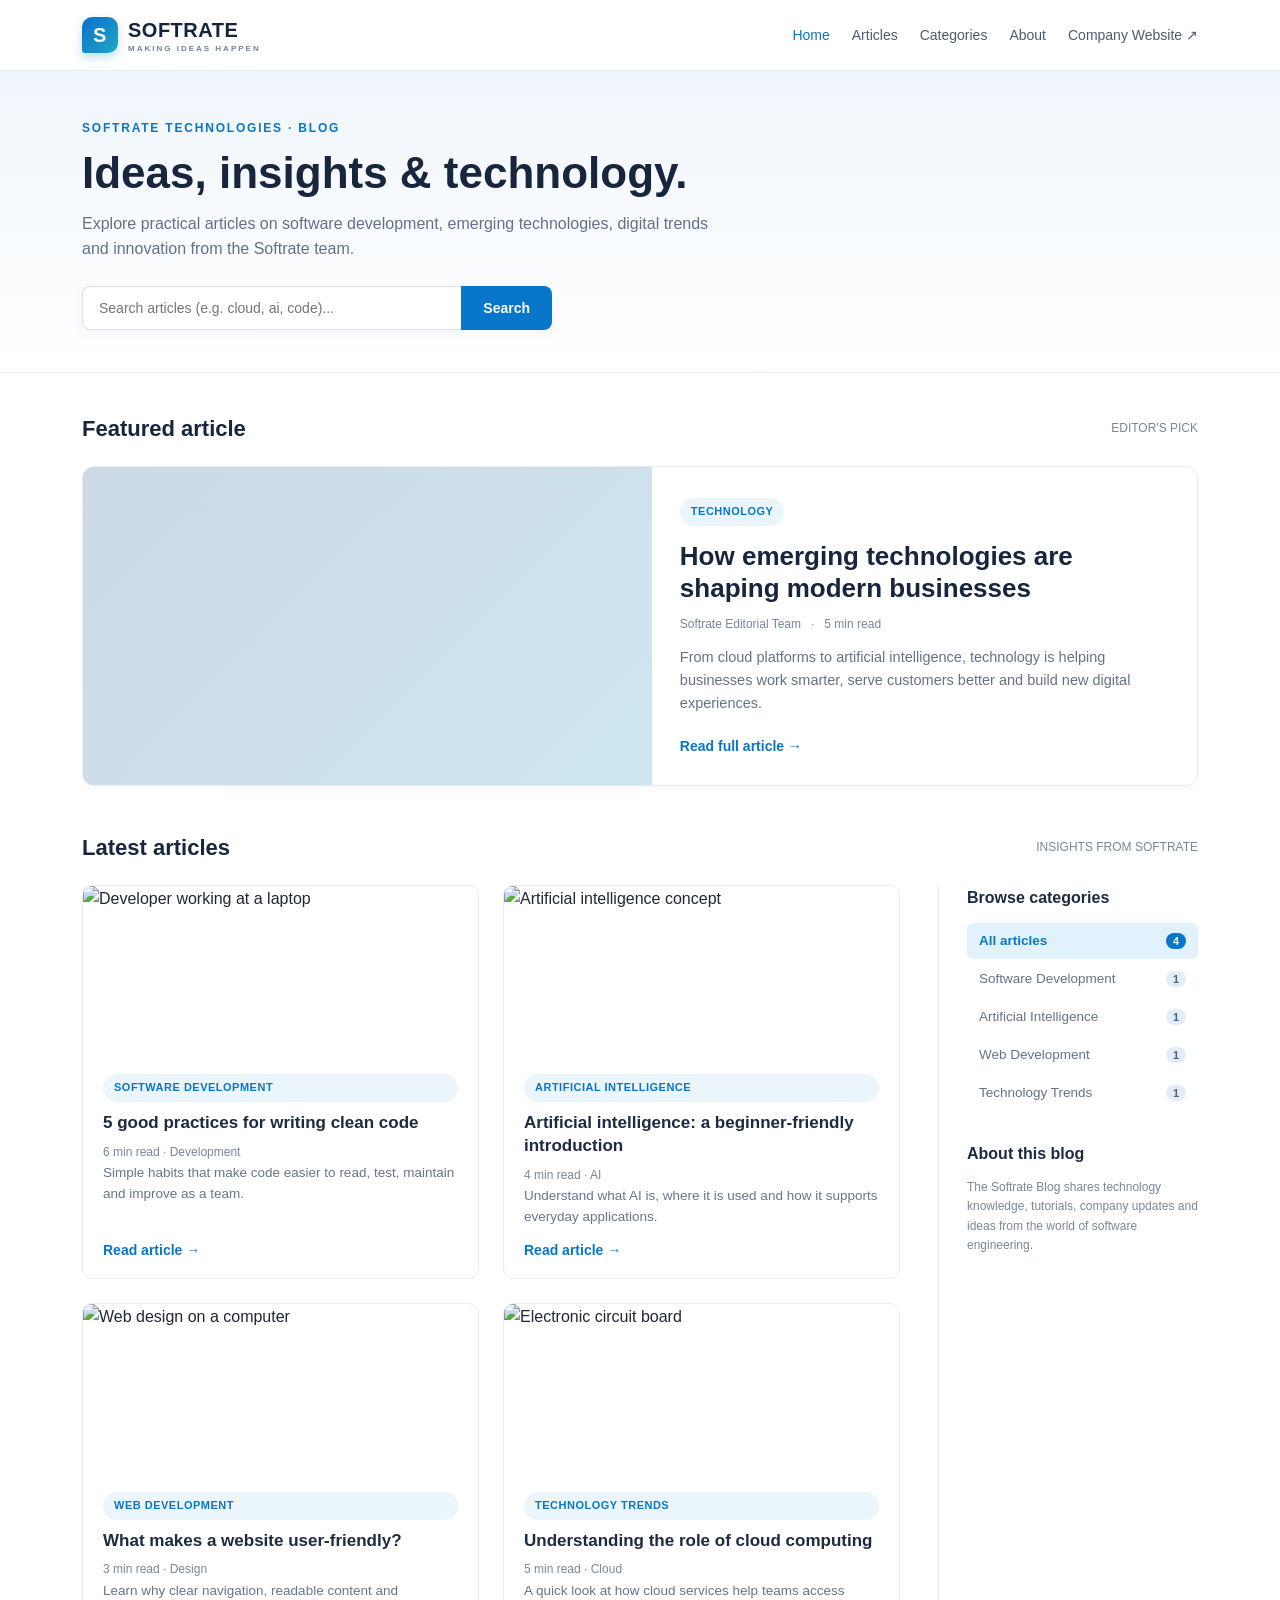
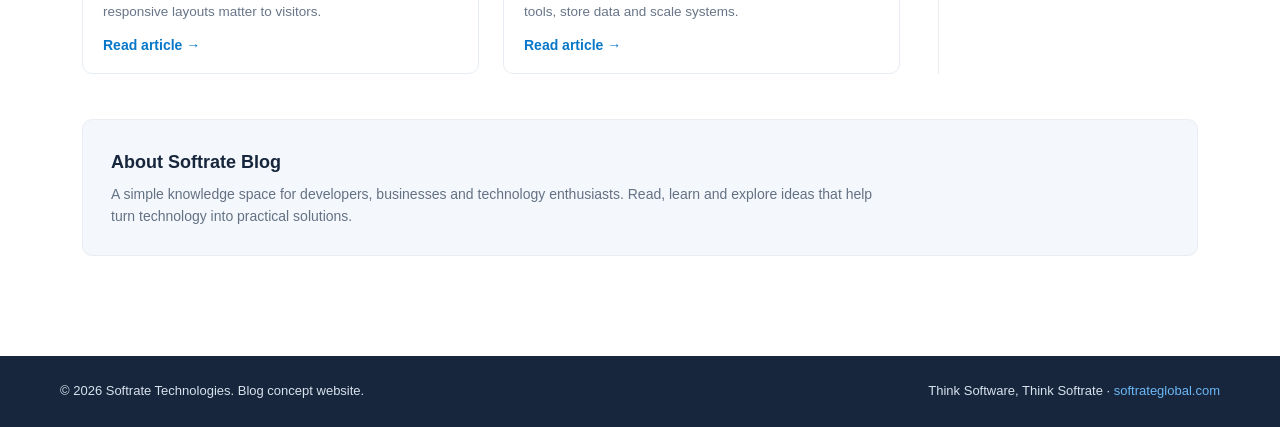
==== index.html @ 5a0761fe "first commit" ====
<!DOCTYPE html>
<html lang="en">
<head>
  <meta charset="UTF-8">
  <meta name="viewport" content="width=device-width, initial-scale=1.0">
  <title>Softrate Blog | Technology & Innovation</title>
  <link rel="stylesheet" href="style.css">
</head>
<body>
  <!-- Header -->
  <header class="topbar">
    <div class="nav">
      <a class="brand" href="#">
        <div class="brand-mark">S</div>
        <div>
          <span>SOFTRATE</span>
          <small>MAKING IDEAS HAPPEN</small>
        </div>
      </a>
      <nav class="nav-links">
        <a class="active" href="#">Home</a>
        <a href="#articles">Articles</a>
        <a href="#categories">Categories</a>
        <a href="#about">About</a>
        <a href="https://softrateglobal.com/" target="_blank">Company Website ↗</a>
      </nav>
    </div>
  </header>

  <!-- Hero Section -->
  <section class="hero">
    <div class="hero-inner">
      <div class="eyebrow">Softrate Technologies · Blog</div>
      <h1>Ideas, insights &amp; technology.</h1>
      <p>Explore practical articles on software development, emerging technologies, digital trends and innovation from the Softrate team.</p>
      <div class="search-wrap">
        <input id="searchInput" type="text" placeholder="Search articles (e.g. cloud, ai, code)...">
        <button id="searchBtn">Search</button>
      </div>
    </div>
  </section>

  <!-- Main Content -->
  <main class="container">
    <div class="section-heading">
      <h2>Featured article</h2>
      <span class="muted">EDITOR'S PICK</span>
    </div>
    <section class="featured" id="featuredArticle">
      <div class="featured-image" role="img" aria-label="Technology circuit board"></div>
      <div class="featured-copy">
        <span class="tag">TECHNOLOGY</span>
        <h3>How emerging technologies are shaping modern businesses</h3>
        <div class="muted">Softrate Editorial Team &nbsp; · &nbsp; 5 min read</div>
        <p>From cloud platforms to artificial intelligence, technology is helping businesses work smarter, serve customers better and build new digital experiences.</p>
        <button class="read-link" id="featuredReadBtn">Read full article →</button>
      </div>
    </section>

    <div class="section-heading" id="articles">
      <h2>Latest articles</h2>
      <span class="muted">INSIGHTS FROM SOFTRATE</span>
    </div>

    <div class="layout">
      <section>
        <div class="posts" id="postList">
          <article class="post" data-category="Software Development" data-article="clean-code">
            <img src="https://images.unsplash.com/photo-1498050108023-c5249f4df085?w=800" alt="Developer working at a laptop">
            <div class="post-body">
              <span class="tag">SOFTWARE DEVELOPMENT</span>
              <h3>5 good practices for writing clean code</h3>
              <div class="muted">6 min read · Development</div>
              <p>Simple habits that make code easier to read, test, maintain and improve as a team.</p>
              <button class="read-link">Read article →</button>
            </div>
          </article>
          <article class="post" data-category="Artificial Intelligence" data-article="ai-intro">
            <img src="https://images.unsplash.com/photo-1677442136019-21780ecad995?w=800" alt="Artificial intelligence concept">
            <div class="post-body">
              <span class="tag">ARTIFICIAL INTELLIGENCE</span>
              <h3>Artificial intelligence: a beginner-friendly introduction</h3>
              <div class="muted">4 min read · AI</div>
              <p>Understand what AI is, where it is used and how it supports everyday applications.</p>
              <button class="read-link">Read article →</button>
            </div>
          </article>
          <article class="post" data-category="Web Development" data-article="web-design">
            <img src="https://images.unsplash.com/photo-1547658719-da2b51169166?w=800" alt="Web design on a computer">
            <div class="post-body">
              <span class="tag">WEB DEVELOPMENT</span>
              <h3>What makes a website user-friendly?</h3>
              <div class="muted">3 min read · Design</div>
              <p>Learn why clear navigation, readable content and responsive layouts matter to visitors.</p>
              <button class="read-link">Read article →</button>
            </div>
          </article>
          <article class="post" data-category="Technology Trends" data-article="cloud-computing">
            <img src="https://images.unsplash.com/photo-1518770660439-4636190af475?w=800" alt="Electronic circuit board">
            <div class="post-body">
              <span class="tag">TECHNOLOGY TRENDS</span>
              <h3>Understanding the role of cloud computing</h3>
              <div class="muted">5 min read · Cloud</div>
              <p>A quick look at how cloud services help teams access tools, store data and scale systems.</p>
              <button class="read-link">Read article →</button>
            </div>
          </article>
        </div>
        <p class="empty" id="emptyMessage">🔍 No matching articles found. Try another search keyword or select "All articles".</p>
      </section>

      <aside class="sidebar" id="categories">
        <div class="side-box">
          <h3>Browse categories</h3>
          <button class="category selected" data-cat="All">
            <span>All articles</span>
            <span class="category-count">4</span>
          </button>
          <button class="category" data-cat="Software Development">
            <span>Software Development</span>
            <span class="category-count">1</span>
          </button>
          <button class="category" data-cat="Artificial Intelligence">
            <span>Artificial Intelligence</span>
            <span class="category-count">1</span>
          </button>
          <button class="category" data-cat="Web Development">
            <span>Web Development</span>
            <span class="category-count">1</span>
          </button>
          <button class="category" data-cat="Technology Trends">
            <span>Technology Trends</span>
            <span class="category-count">1</span>
          </button>
        </div>
        <div class="side-box">
          <h3>About this blog</h3>
          <p class="muted">The Softrate Blog shares technology knowledge, tutorials, company updates and ideas from the world of software engineering.</p>
        </div>
      </aside>
    </div>

    <section class="about" id="about">
      <h2>About Softrate Blog</h2>
      <p>A simple knowledge space for developers, businesses and technology enthusiasts. Read, learn and explore ideas that help turn technology into practical solutions.</p>
    </section>
  </main>

  <footer>
    <div class="footer-inner">
      <span>© 2026 Softrate Technologies. Blog concept website.</span>
      <span>Think Software, Think Softrate · <a href="https://softrateglobal.com/" target="_blank">softrateglobal.com</a></span>
    </div>
  </footer>

  <!-- Reader Modal Window -->
  <div id="readerModal" class="reader-modal">
    <div class="reader-box">
      <span class="close-reader" id="closeReaderBtn">&times;</span>
      <span id="readerTag" class="reader-tag"></span>
      <h2 id="readerTitle" class="reader-title"></h2>
      <div id="readerMeta" class="reader-meta"></div>
      <div id="readerBody" class="reader-body"></div>
      <button class="reader-footer-btn" id="doneReaderBtn">Done Reading &times;</button>
    </div>
  </div>
  <script src="script.js" defer></script>
</body>
</html>
---- style.css ----
* { 
  box-sizing: border-box; 
  margin: 0; 
  padding: 0; 
}

body { 
  font-family: -apple-system, BlinkMacSystemFont, "Segoe UI", Roboto, Helvetica, Arial, sans-serif; 
  color: #202633; 
  background: #fff; 
  line-height: 1.6; 
}

a { 
  color: inherit; 
  text-decoration: none; 
}

.topbar { 
  border-bottom: 1px solid #e9edf2; 
  background: #fff; 
  position: sticky; 
  top: 0; 
  z-index: 100; 
}

.nav { 
  max-width: 1160px; 
  margin: auto; 
  padding: 14px 22px; 
  display: flex; 
  align-items: center; 
  justify-content: space-between; 
  gap: 20px; 
}

.brand { 
  display: flex; 
  align-items: center; 
  gap: 10px; 
  font-weight: 800; 
  letter-spacing: .5px; 
  color: #15243b; 
  font-size: 20px; 
  cursor: pointer; 
}

.brand-mark { 
  width: 36px; 
  height: 36px; 
  border-radius: 10px 10px 10px 3px; 
  background: linear-gradient(135deg, #0b70c9, #22a6c7); 
  color: white; 
  display: grid; 
  place-items: center; 
  font-size: 20px; 
  font-weight: 800; 
  box-shadow: 0 4px 10px rgba(11,112,201,0.25); 
}

.brand small { 
  display: block; 
  color: #758195; 
  font-size: 8px; 
  letter-spacing: 2px; 
  margin-top: -3px; 
  font-weight: 600; 
}

.nav-links { 
  display: flex; 
  gap: 22px; 
  color: #4e5b6c; 
  font-size: 14px; 
  font-weight: 500; 
}

.nav-links a:hover, 
.nav-links a.active { 
  color: #0877c9; 
}

.hero { 
  background: linear-gradient(180deg, #f0f6fc 0%, #ffffff 100%); 
  border-bottom: 1px solid #e8eef5; 
}

.hero-inner { 
  max-width: 1160px; 
  margin: auto; 
  padding: 48px 22px 42px; 
}

.eyebrow { 
  color: #0877c9; 
  font-size: 12px; 
  font-weight: 700; 
  letter-spacing: 1.8px; 
  text-transform: uppercase; 
}

h1 { 
  font-size: clamp(28px, 4vw, 44px); 
  line-height: 1.15; 
  margin: 10px 0 12px; 
  color: #17263c; 
  font-weight: 800; 
}

.hero p { 
  color: #647184; 
  max-width: 650px; 
  font-size: 16px; 
}

.search-wrap { 
  margin-top: 24px; 
  display: flex; 
  max-width: 470px; 
  box-shadow: 0 4px 12px rgba(0,0,0,0.04); 
}

.search-wrap input { 
  width: 100%; 
  padding: 13px 16px; 
  border: 1px solid #d7e0ea; 
  border-right: none; 
  border-radius: 8px 0 0 8px; 
  outline: none; 
  font-size: 14px; 
  transition: border-color 0.2s; 
}

.search-wrap input:focus { 
  border-color: #0877c9; 
}

.search-wrap button { 
  border: 0; 
  background: #0877c9; 
  color: white; 
  padding: 0 22px; 
  border-radius: 0 8px 8px 0; 
  cursor: pointer; 
  font-weight: 600; 
  font-size: 14px; 
  transition: background 0.2s; 
}

.search-wrap button:hover { 
  background: #065e9f; 
}

.container { 
  max-width: 1160px; 
  margin: auto; 
  padding: 38px 22px 60px; 
}

.section-heading { 
  display: flex; 
  align-items: center; 
  justify-content: space-between; 
  margin-bottom: 20px; 
}

h2 { 
  color: #17263c; 
  font-size: 22px; 
  font-weight: 700; 
}

.featured { 
  display: grid; 
  grid-template-columns: 1.1fr 1fr; 
  gap: 28px; 
  border: 1px solid #e7edf3; 
  border-radius: 12px; 
  overflow: hidden; 
  margin-bottom: 44px; 
  cursor: pointer; 
  background: #fff; 
  transition: transform 0.2s, box-shadow 0.2s; 
  box-shadow: 0 2px 8px rgba(0,0,0,0.03); 
}

.featured:hover { 
  transform: translateY(-3px); 
  box-shadow: 0 12px 24px rgba(0,0,0,0.08); 
}

.featured-image { 
  min-height: 280px; 
  background: linear-gradient(135deg, rgba(4,69,125,.2), rgba(5,130,180,.2)), url('https://images.unsplash.com/photo-1518770660439-4636190af475?w=1200') center/cover; 
}

.featured-copy { 
  padding: 30px 30px 26px 0; 
  align-self: center; 
}

.tag { 
  color: #0877c9; 
  background: #eaf5fc; 
  display: inline-block; 
  padding: 5px 11px; 
  border-radius: 20px; 
  font-size: 11px; 
  font-weight: 700; 
  text-transform: uppercase; 
  letter-spacing: 0.5px; 
}

.featured h3 { 
  font-size: 26px; 
  line-height: 1.25; 
  margin: 14px 0 10px; 
  color: #17263c; 
  font-weight: 700; 
}

.muted { 
  color: #7a8797; 
  font-size: 12px; 
}

.featured-copy p { 
  color: #657286; 
  margin: 12px 0 18px; 
  font-size: 14.5px; 
  line-height: 1.6; 
}

.read-link { 
  color: #0877c9; 
  font-weight: 700; 
  font-size: 14px; 
  cursor: pointer; 
  border: 0; 
  background: none; 
  display: inline-flex; 
  align-items: center; 
  gap: 5px; 
}

.read-link:hover { 
  text-decoration: underline; 
}

.layout { 
  display: grid; 
  grid-template-columns: minmax(0,1fr) 260px; 
  gap: 38px; 
}

.posts { 
  display: grid; 
  grid-template-columns: repeat(2, minmax(0,1fr)); 
  gap: 24px; 
}

.post { 
  border: 1px solid #e7edf3; 
  border-radius: 10px; 
  overflow: hidden; 
  background: white; 
  cursor: pointer; 
  transition: transform 0.2s, box-shadow 0.2s; 
  display: flex; 
  flex-direction: column; 
}

.post:hover { 
  transform: translateY(-4px); 
  box-shadow: 0 8px 20px rgba(0,0,0,0.08); 
}

.post img { 
  display: block; 
  width: 100%; 
  height: 170px; 
  object-fit: cover; 
}

.post-body { 
  padding: 18px 20px 20px; 
  display: flex; 
  flex-direction: column; 
  flex: 1; 
}

.post h3 { 
  color: #1d2b40; 
  font-size: 17px; 
  line-height: 1.35; 
  margin: 10px 0 8px; 
  font-weight: 700; 
}

.post p { 
  color: #687588; 
  font-size: 13.5px; 
  margin-bottom: 14px; 
  flex: 1; 
}

.sidebar { 
  border-left: 1px solid #e9edf2; 
  padding-left: 28px; 
}

.side-box { 
  margin-bottom: 30px; 
}

.side-box h3 { 
  font-size: 16px; 
  margin-bottom: 12px; 
  color: #1d2b40; 
  font-weight: 700; 
}

.category { 
  display: flex; 
  align-items: center; 
  justify-content: space-between; 
  width: 100%; 
  text-align: left; 
  padding: 10px 12px; 
  border: 0; 
  border-radius: 6px; 
  background: transparent; 
  color: #657286; 
  cursor: pointer; 
  font-size: 13.5px; 
  font-weight: 500; 
  transition: all 0.15s ease; 
  margin-bottom: 2px; 
}

.category:hover { 
  color: #0877c9; 
  background: #edf7fd; 
}

.category.selected { 
  color: #0877c9; 
  background: #e2f2fc; 
  font-weight: 700; 
}

.category-count { 
  font-size: 11px; 
  background: #e3edf7; 
  color: #536279; 
  padding: 2px 7px; 
  border-radius: 10px; 
  font-weight: 600; 
}

.category.selected .category-count { 
  background: #0877c9; 
  color: #fff; 
}

.about { 
  background: #f4f8fc; 
  padding: 28px; 
  border-radius: 10px; 
  margin-top: 45px; 
  border: 1px solid #e9edf2; 
}

.about h2 { 
  font-size: 18px; 
  margin-bottom: 6px; 
}

.about p { 
  color: #647184; 
  max-width: 780px; 
  font-size: 14px; 
}

footer { 
  background: #17263c; 
  color: #d8e2ed; 
  padding: 25px 22px; 
  margin-top: 40px; 
}

.footer-inner { 
  max-width: 1160px; 
  margin: auto; 
  display: flex; 
  justify-content: space-between; 
  gap: 15px; 
  flex-wrap: wrap; 
  font-size: 13px; 
  align-items: center; 
}

.footer-inner a { 
  color: #6cb8f6; 
}

.empty { 
  display: none; 
  color: #7a8797; 
  padding: 40px 0; 
  text-align: center; 
  font-size: 15px; 
}

/* Reading Mode Modal Window */
.reader-modal {
  display: none;
  position: fixed;
  top: 0; 
  left: 0;
  width: 100%; 
  height: 100%;
  background: rgba(15, 24, 38, 0.75);
  backdrop-filter: blur(4px);
  justify-content: center;
  align-items: center;
  padding: 20px;
  z-index: 1000;
  animation: fadeIn 0.2s ease-out;
}

@keyframes fadeIn {
  from { opacity: 0; }
  to { opacity: 1; }
}

.reader-box {
  background: #ffffff;
  max-width: 700px;
  width: 100%;
  max-height: 85vh;
  overflow-y: auto;
  padding: 35px 32px;
  border-radius: 12px;
  position: relative;
  box-shadow: 0 20px 45px rgba(0,0,0,0.35);
  animation: slideUp 0.25s ease-out;
}

@keyframes slideUp {
  from { transform: translateY(20px); opacity: 0; }
  to { transform: translateY(0); opacity: 1; }
}

.close-reader {
  position: absolute;
  top: 14px; 
  right: 20px;
  font-size: 28px;
  cursor: pointer;
  font-weight: bold;
  color: #7a8797;
  line-height: 1;
  transition: color 0.15s;
}

.close-reader:hover { 
  color: #e53935; 
}

.reader-tag {
  color: #0877c9;
  background: #eaf5fc;
  display: inline-block;
  padding: 5px 12px;
  border-radius: 20px;
  font-size: 11px;
  font-weight: 700;
  margin-bottom: 12px;
  text-transform: uppercase;
}

.reader-title {
  font-size: 24px;
  line-height: 1.3;
  color: #17263c;
  margin-bottom: 8px;
  font-weight: 800;
}

.reader-meta {
  font-size: 12.5px;
  color: #7a8797;
  padding-bottom: 14px;
  border-bottom: 1px solid #e9edf2;
  margin-bottom: 18px;
}

.reader-body {
  font-size: 15px;
  color: #4e5b6c;
  line-height: 1.8;
}

.reader-body p { 
  margin-bottom: 14px; 
}

.reader-body h4 { 
  font-size: 16px; 
  color: #17263c; 
  margin: 20px 0 8px; 
  font-weight: 700; 
}

.reader-body ul { 
  margin: 10px 0 16px 20px; 
}

.reader-body li { 
  margin-bottom: 6px; 
}

.reader-footer-btn {
  display: inline-block;
  margin-top: 15px;
  padding: 9px 22px;
  background: #0877c9;
  color: white;
  border: 0;
  border-radius: 6px;
  font-weight: bold;
  cursor: pointer;
  font-size: 13px;
  transition: background 0.15s;
}

.reader-footer-btn:hover { 
  background: #065e9f; 
}

@media (max-width: 760px) {
  .nav { align-items: flex-start; flex-direction: column; }
  .nav-links { flex-wrap: wrap; gap: 14px; }
  .featured { grid-template-columns: 1fr; }
  .featured-image { min-height: 210px; }
  .featured-copy { padding: 0 22px 24px; }
  .layout { grid-template-columns: 1fr; }
  .sidebar { border-left: 0; border-top: 1px solid #e9edf2; padding: 22px 0 0; }
}

@media (max-width: 520px) { 
  .posts { grid-template-columns: 1fr; } 
  .hero-inner { padding-top: 35px; } 
}
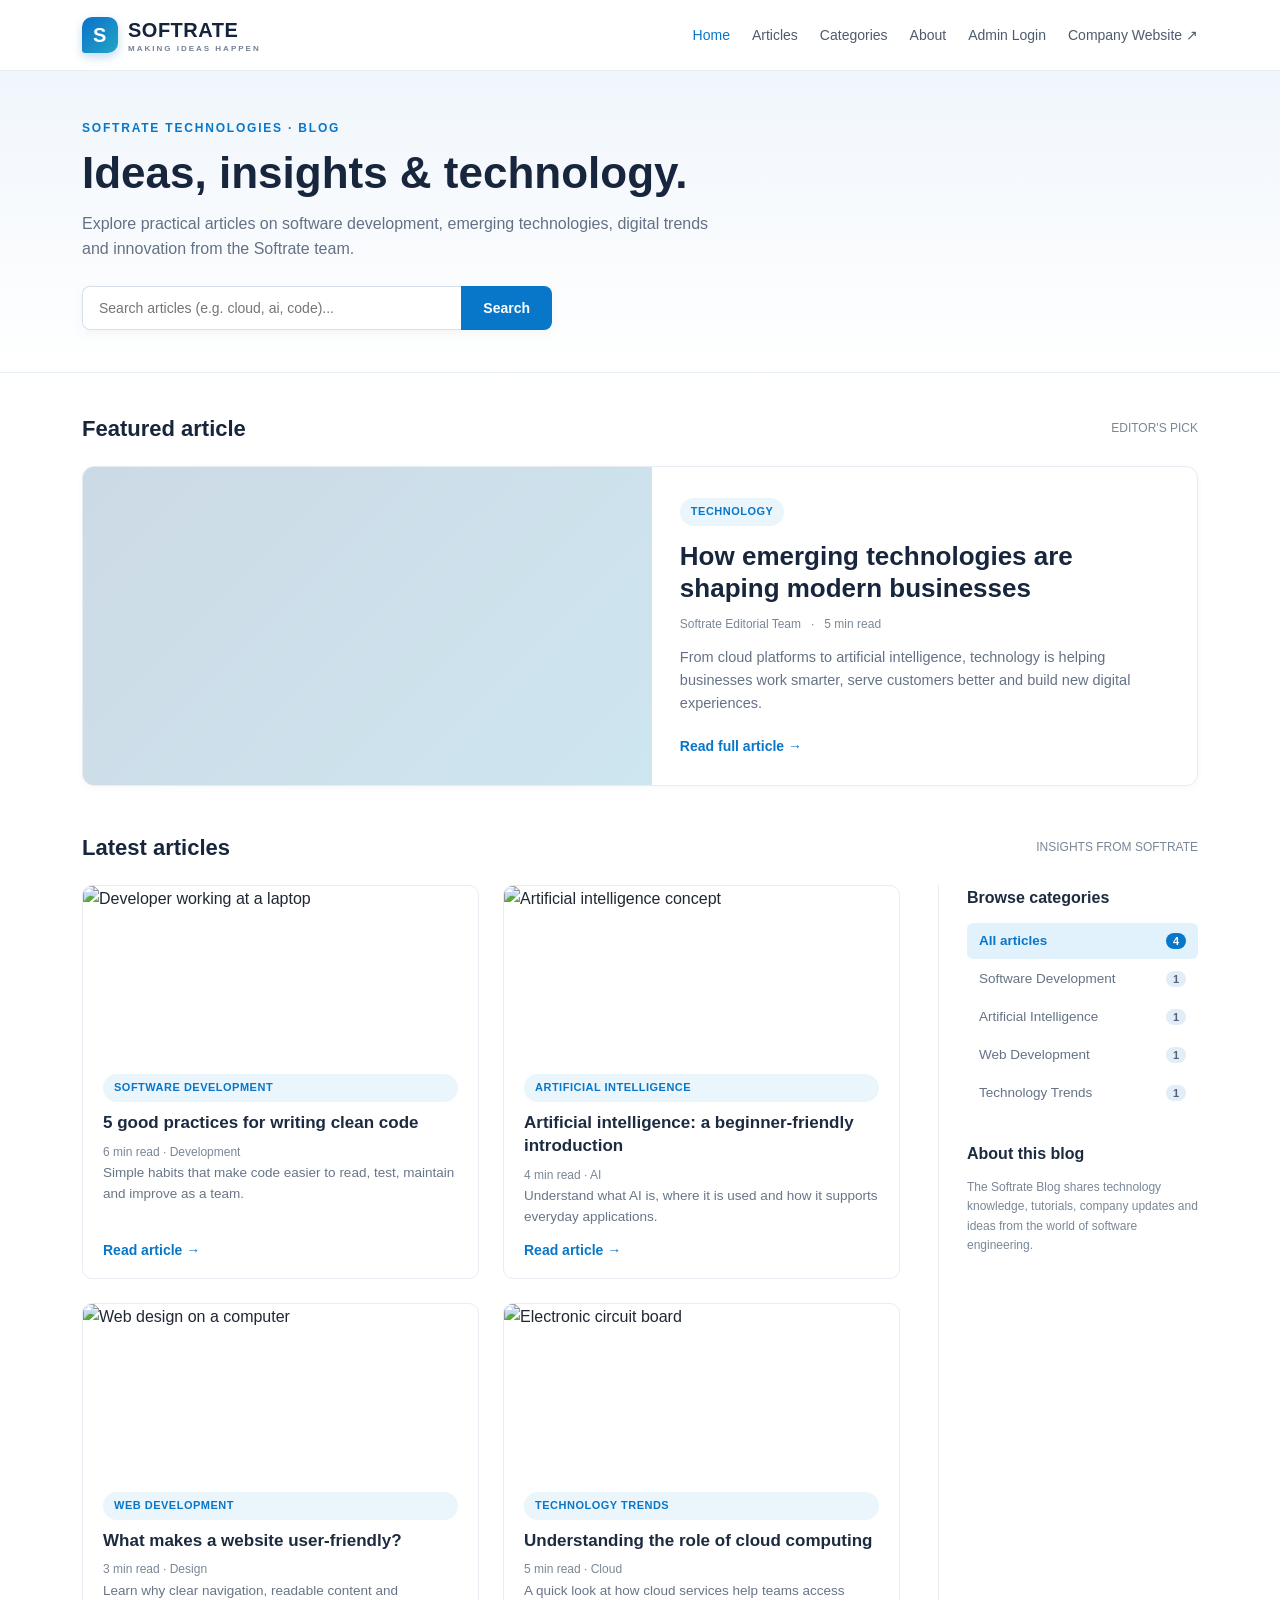
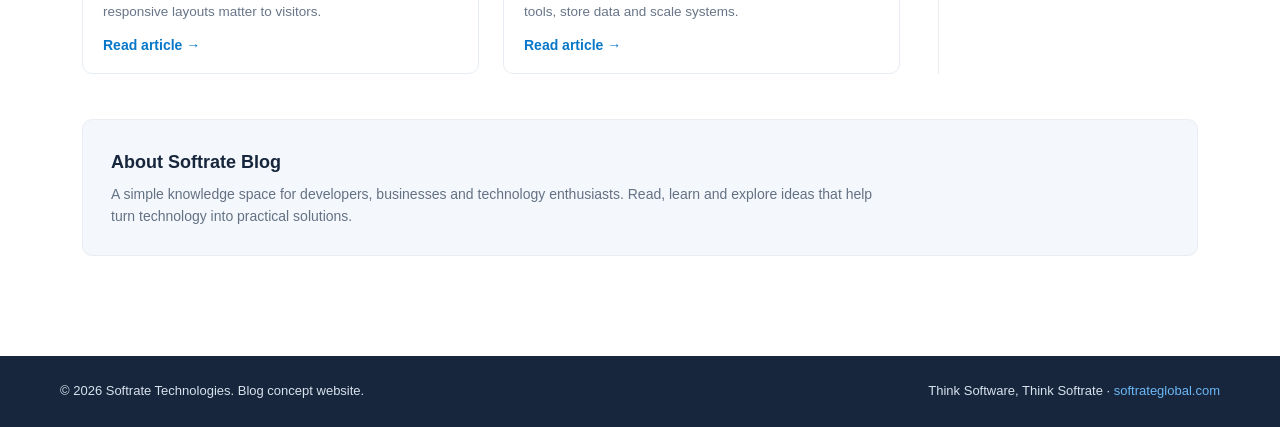
==== commit b0d6f987: "Added Admin Login and Dashboard" ====
--- a/index.html
+++ b/index.html
@@ -22,6 +22,7 @@
         <a href="#articles">Articles</a>
         <a href="#categories">Categories</a>
         <a href="#about">About</a>
+        <a href="admin-login.html">Admin Login</a>
         <a href="https://softrateglobal.com/" target="_blank">Company Website ↗</a>
       </nav>
     </div>
